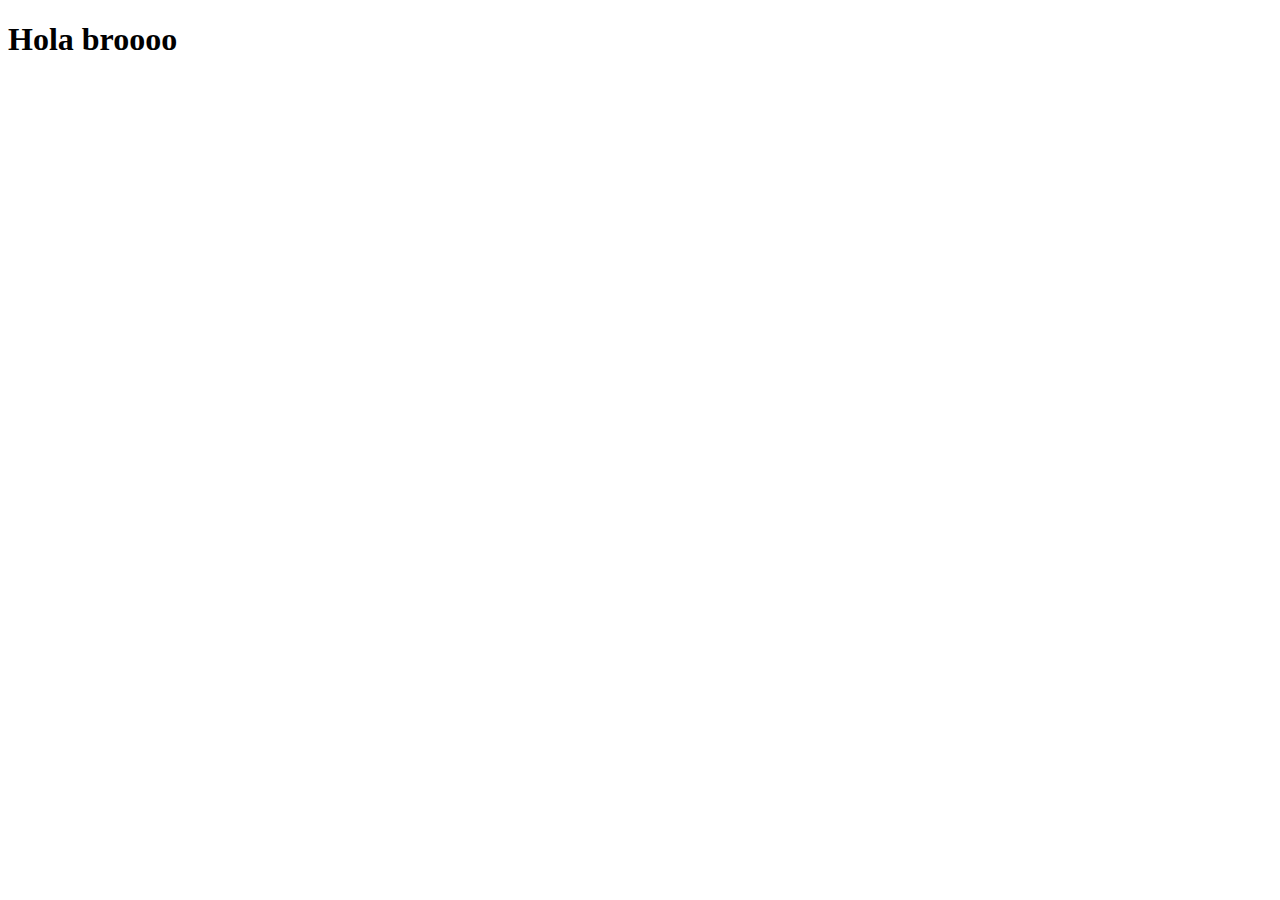
==== Index.html @ 4b51d187 "First Commit" ====
<!DOCTYPE html>
<html lang="en">

<head>
    <meta charset="UTF-8">
    <meta name="viewport" content="width=device-width, initial-scale=1.0">
    <title>Test Task - Alpha Efficiency - Octavio Lombardi</title>
    <link rel="stylesheet" href="./Index.css">
</head>

<body>
    <h1>Hola broooo</h1>
</body>

</html>
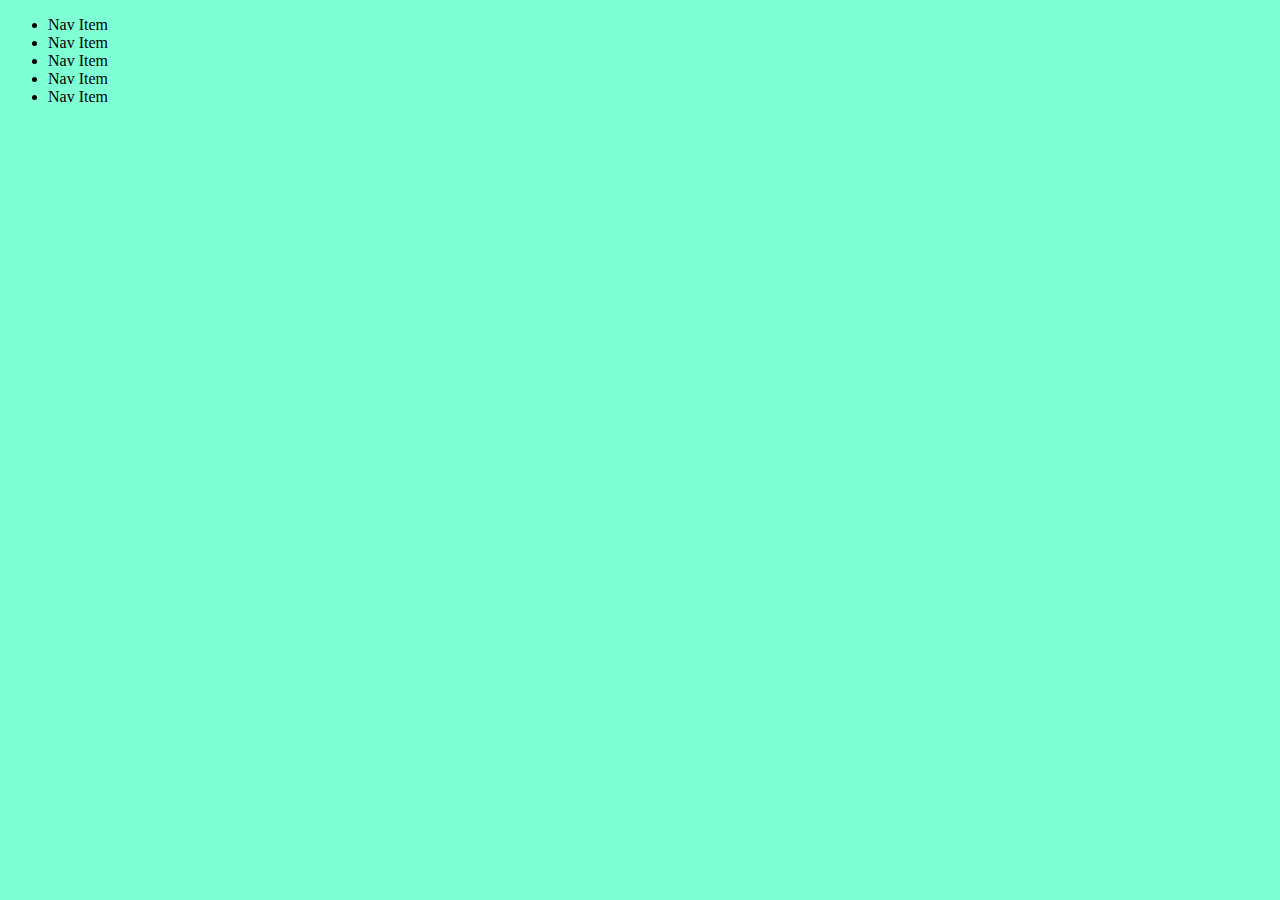
==== commit e6689bf8: "Structure" ====
--- a/Index.html
+++ b/Index.html
@@ -8,8 +8,24 @@
     <link rel="stylesheet" href="./Index.css">
 </head>
 
-<body>
-    <h1>Hola broooo</h1>
+<body class="body">
+    <!-- NAV -->
+    <nav>
+        <ul>
+            <li>Nav Item</li>
+            <li>Nav Item</li>
+            <li>Nav Item</li>
+            <li>Nav Item</li>
+            <li>Nav Item</li>
+        </ul>
+    </nav>
+    <!-- BANNER -->
+    <!-- STATS -->
+    <!-- CONSULTATION -->
+    <!-- HELP -->
+    <!-- WHAT YOU GET -->
+    <!-- FAQS -->
+    <!-- FOOTER -->
 </body>
 
 </html>--- a/Index.css
+++ b/Index.css
@@ -0,0 +1,15 @@
+.body {
+  width: 100%;
+  height: 100%;
+  scroll-behavior: smooth;
+  background-color: aquamarine;
+}
+
+/* Nav */
+/* Banner */
+/* Stats */
+/* Consultation */
+/* Help */
+/* What you get */
+/* Faqs */
+/* Footer */
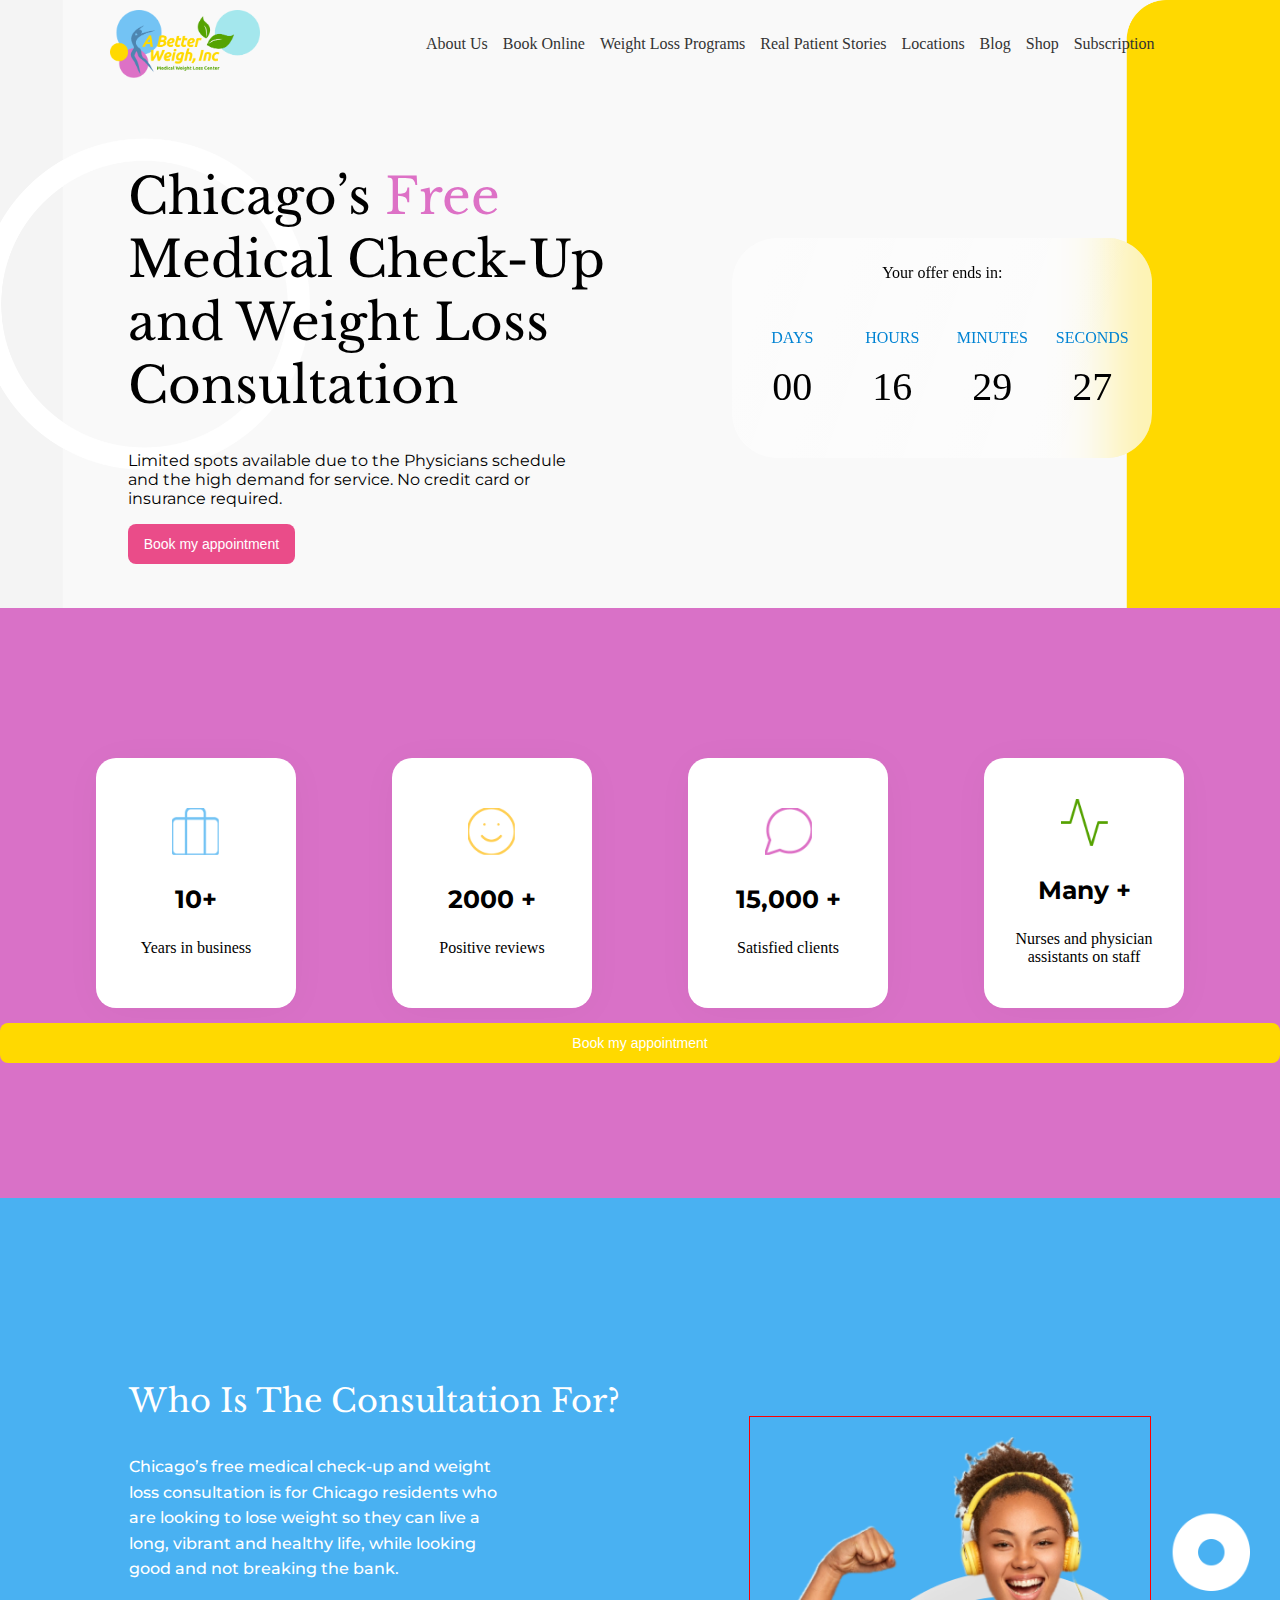
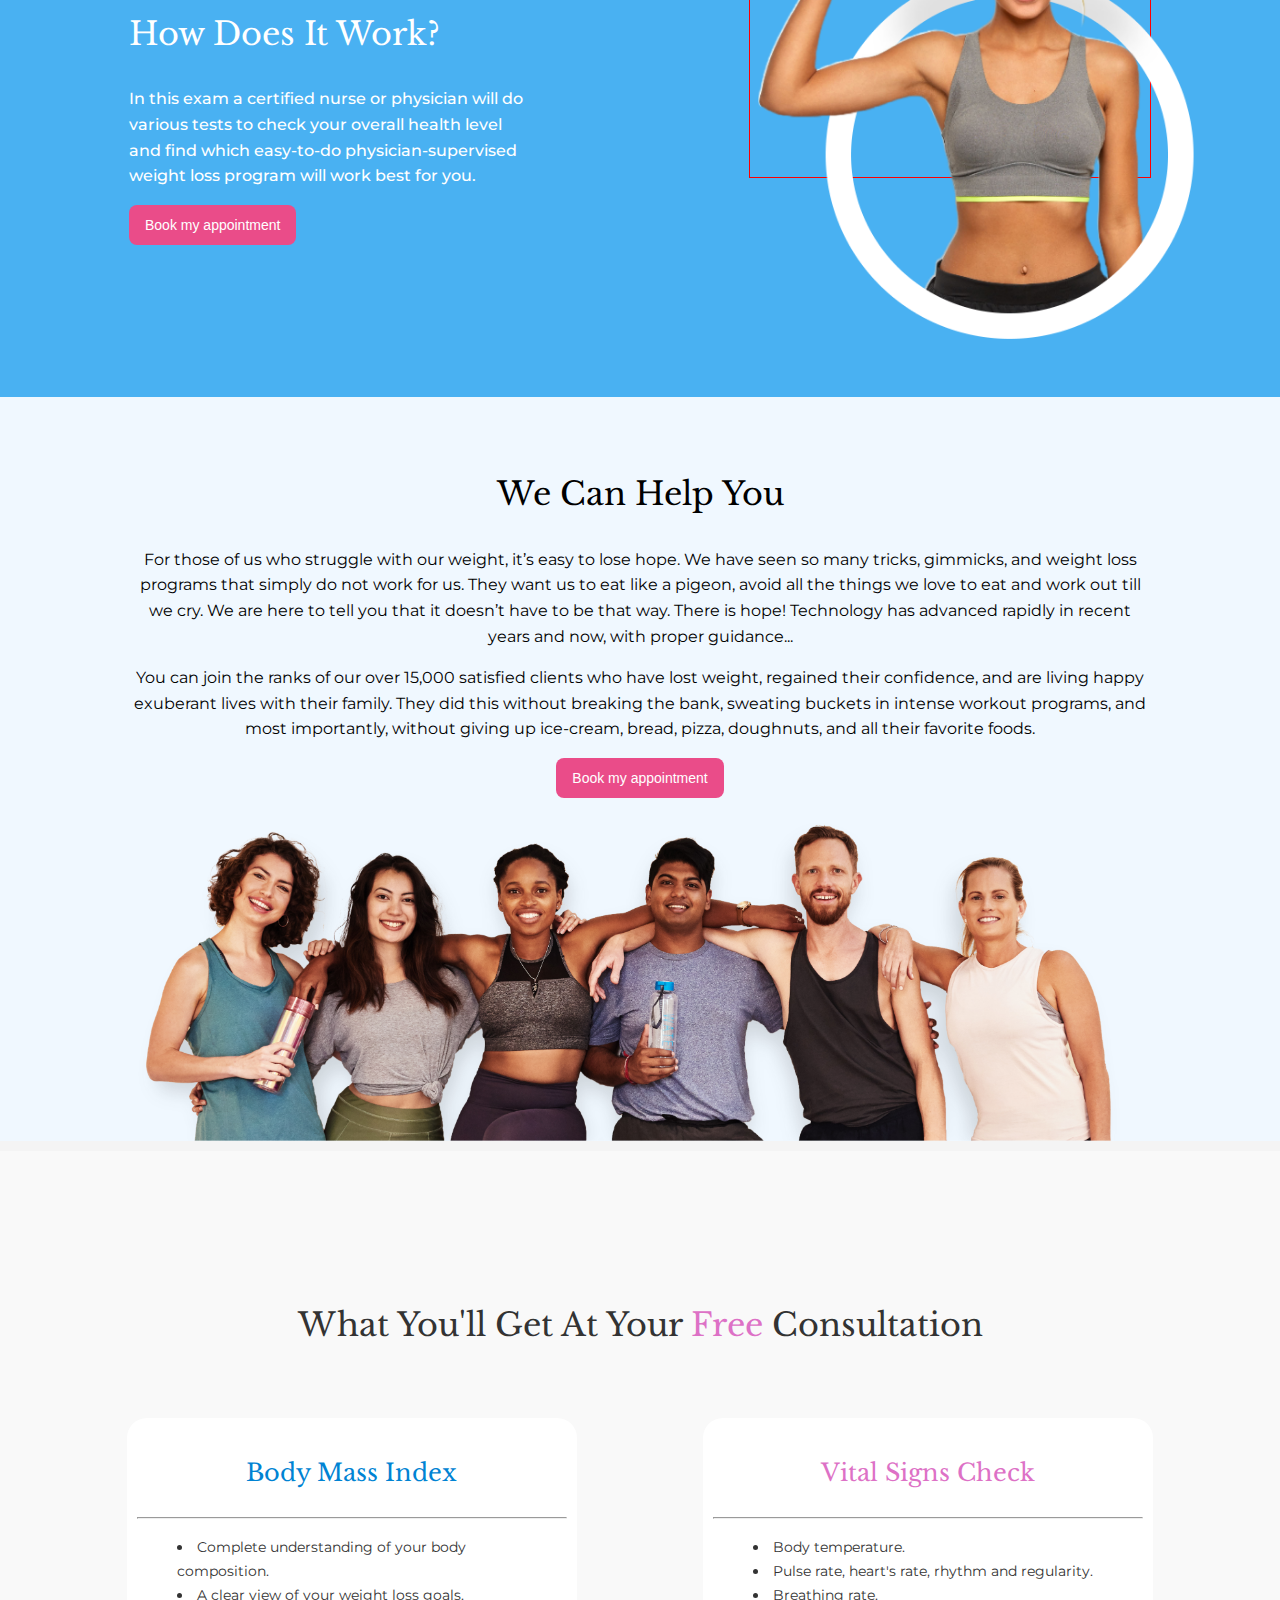
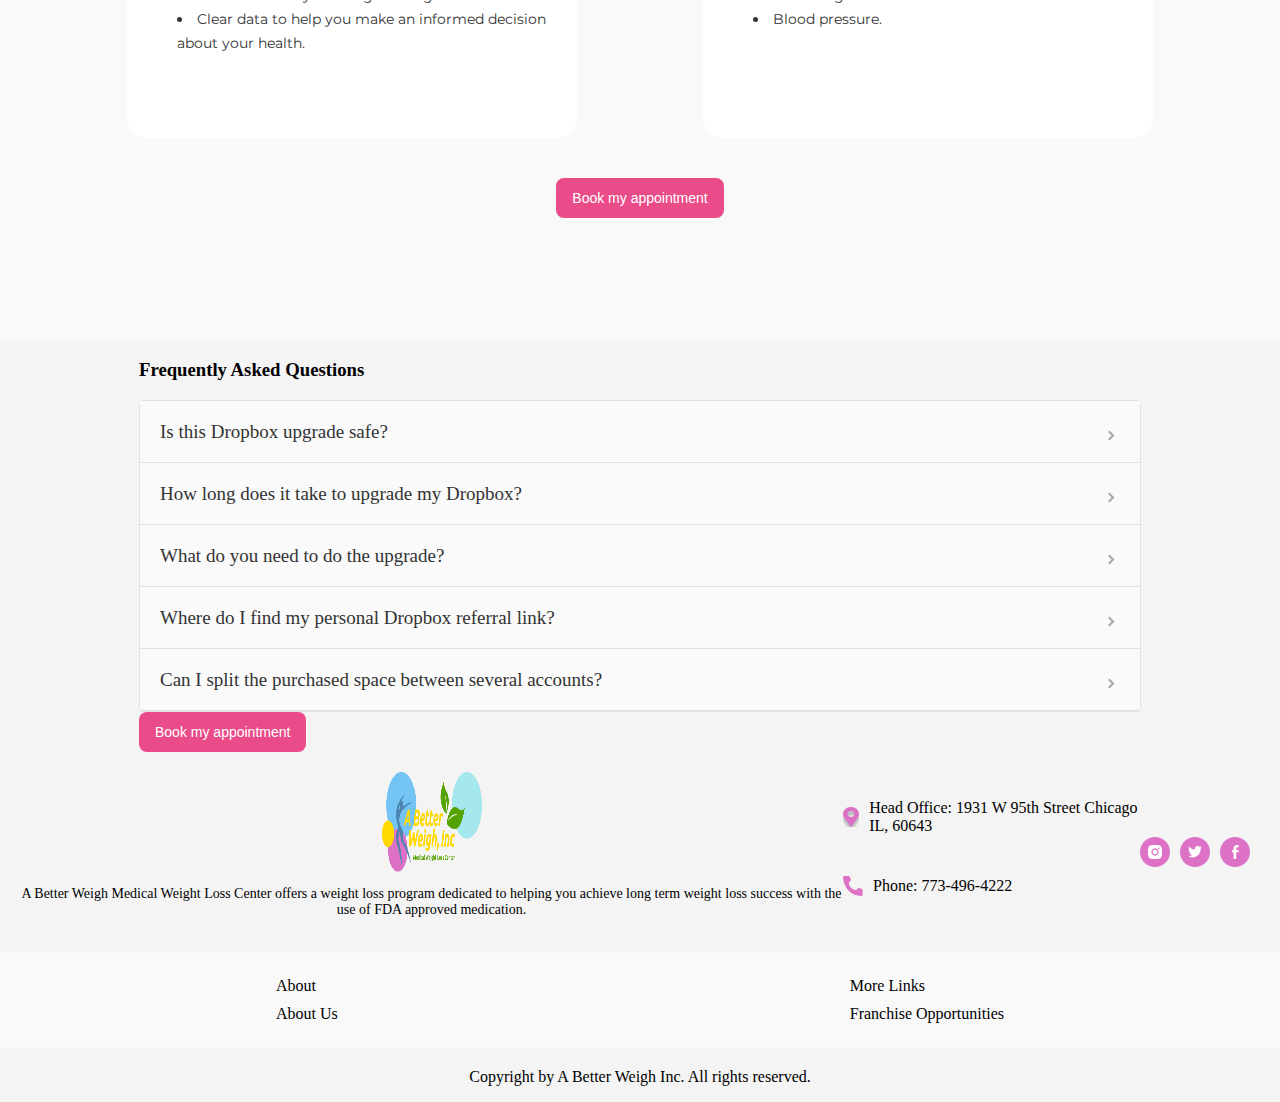
==== commit 34ac4789: "Full structure" ====
--- a/Index.html
+++ b/Index.html
@@ -1,31 +1,339 @@
 <!DOCTYPE html>
-<html lang="en">
+<html>
 
 <head>
-    <meta charset="UTF-8">
-    <meta name="viewport" content="width=device-width, initial-scale=1.0">
-    <title>Test Task - Alpha Efficiency - Octavio Lombardi</title>
-    <link rel="stylesheet" href="./Index.css">
+    <meta charset="utf-8" />
+    <link rel="icon" href="/favicon.ico" />
+    <meta name="viewport" content="width=device-width, initial-scale=1" />
+    <meta name="theme-color" content="#000000" />
+    <title>TestTask - Octavio Lombardi - Alpha Efficiency</title>
+    <link rel="stylesheet" href="https://fonts.googleapis.com/css?family=Source+Sans+Pro%3A400%2C500%2C600%2C700" />
+    <link rel="stylesheet" href="https://fonts.googleapis.com/css?family=Libre+Baskerville%3A400" />
+    <link rel="stylesheet" href="./Index.css" />
 </head>
 
-<body class="body">
-    <!-- NAV -->
-    <nav>
-        <ul>
-            <li>Nav Item</li>
-            <li>Nav Item</li>
-            <li>Nav Item</li>
-            <li>Nav Item</li>
-            <li>Nav Item</li>
-        </ul>
-    </nav>
-    <!-- BANNER -->
+<body id="body">
+    <div class="contenedor">
+        <!-- Navbar -->
+        <nav class="navbar">
+            <img class="nav-logo" alt="logo" src="./assets/group-45.png" />
+            <ul>
+                <li>
+                    <a href="#" class="about-us-6uf">About Us</a>
+                </li>
+                <li>
+                    <a href="#" class="book-online-c7K">Book Online</a>
+                </li>
+                <li>
+                    <a href="#" class="weight-loss-programs-ig9">Weight Loss Programs</a>
+                </li>
+                <li>
+                    <a href="#" class="real-patient-stories-ztZ">Real Patient Stories</a>
+                </li>
+                <li>
+                    <a href="#" class="locations-VKX">Locations</a>
+                </li>
+                <li>
+                    <a href="#" class="blog-CdF">Blog</a>
+                </li>
+                <li>
+                    <a href="#" class="shop-CUq">Shop</a>
+                </li>
+                <li>
+                    <a href="#" class="subscription-hgV">Subscription</a>
+                </li>
+            </ul>
+        </nav>
+        <header id="header">
+            <!-- Banner -->
+            <div class="banner">
+                <h1 class="banner-title">
+                    Chicago’s <span>Free</span>
+                    <br>
+                    Medical Check-Up
+                    <br>and
+                    Weight Loss
+                    <br> Consultation
+                </h1>
+                <p class="banner-description">
+                    Limited spots available due to the Physicians schedule
+                    <br>
+                    and the high demand for service.
+                    No credit card or
+                    <br>
+                    insurance required.
+                </p>
+                <button class="button">Book my appointment</button>
+            </div>
+            <div class="countdown-container">
+                <p class="">Your offer ends in:</p>
+                <div class="launch-time">
+                    <div>
+                        <p class="">DAYS</p>
+                        <span id="days">00</span>
+                    </div>
+                    <div>
+                        <p class="">HOURS</p>
+                        <span id="hours">16</span>
+                    </div>
+                    <div>
+                        <p class="">MINUTES</p>
+                        <span id="minutes">29</span>
+                    </div>
+                    <div>
+                        <p class="">SECONDS</p>
+                        <span id="seconds">27</span>
+                    </div>
+                </div>
+            </div>
+        </header>
+    </div>
     <!-- STATS -->
-    <!-- CONSULTATION -->
+    <section id="stats">
+        <div class="stats-container">
+            <div class="stats-item">
+                <div class="stats-inner">
+                    <img class="stats-icon" src="./assets/briefcase.png" alt="Years in Business" />
+                    <div class="stats-info">
+                        <p>10+</p>
+                        <span class="stats-text"> Years in business</span>
+                    </div>
+                </div>
+            </div>
+
+            <div class="stats-item">
+                <div class="stats-inner">
+                    <img class="stats-icon" src="./assets/smile.png" alt="Positive Reviews" />
+                    <div class="stats-info">
+                        <p>2000 + </p>
+                        <span class="stats-text"> Positive reviews</span>
+                    </div>
+                </div>
+            </div>
+            <div class="stats-item">
+                <div class="stats-inner">
+                    <img class="stats-icon" src="./assets/message-circle.png" alt="Satisfied Clients" />
+                    <div class="stats-info">
+                        <p>15,000 +</p>
+                        <span class="stats-text">Satisfied clients</span>
+                    </div>
+                </div>
+            </div>
+
+            <div class="stats-item">
+                <div class="stats-inner">
+                    <img class="stats-icon" src="./assets/activity.png" alt="Nurses and Physician Assistants" />
+                    <div class="stats-info">
+                        <p> Many <span>+</span></p>
+                        <span class="stats-text"> Nurses and physician assistants on staff</span>
+                    </div>
+                </div>
+            </div>
+        </div>
+        <button class="button2">Book my appointment</button>
+    </section>
+
+
+    <!-- SERVICES -->
+    <section id="services">
+        <div class="service-container">
+            <div class="service-item">
+                <h2>Who Is The Consultation For?</h2>
+                <p>Chicago’s free medical check-up and weight <br>
+                    loss consultation is for Chicago residents who <br>
+                    are looking to lose weight so they can live a <br>
+                    long, vibrant and healthy life, while looking <br>
+                    good and not breaking the bank.</p>
+            </div>
+            <div class="service-item">
+                <h2>How Does It Work?</h2>
+                <p>In this exam a certified nurse or physician will do <br>
+                    various tests to check your overall health level <br>
+                    and find which easy-to-do physician-supervised <br>
+                    weight loss program will work best for you.</p>
+                <button class="button">Book my appointment</button>
+            </div>
+        </div>
+        <div class="service-img-cont">
+            <img class="service-img" src="./assets/group-673@2x.png" alt="HappyCustomer">
+        </div>
+    </section>
     <!-- HELP -->
-    <!-- WHAT YOU GET -->
+    <section id="help-section">
+        <div class="background-rectangle">
+            <h2 class="main-heading">We Can Help You</h2>
+            <article class="weight-struggle-info">
+                <p class="intro-paragraph">
+                    For those of us who struggle with our weight, it’s easy to lose hope. We have seen so many tricks,
+                    gimmicks,
+                    and weight loss programs that simply do not work for us. They want us to eat like a pigeon, avoid
+                    all
+                    the
+                    things we love to eat and work out till we cry. We are here to tell you that it doesn’t have to be
+                    that
+                    way.
+                    There is hope! Technology has advanced rapidly in recent years and now, with proper guidance...
+                </p>
+                <p class="satisfied-clients-info">
+                    You can join the ranks of our over 15,000 satisfied clients who have lost weight, regained their
+                    confidence,
+                    and are living happy exuberant lives with their family. They did this without breaking the bank,
+                    sweating
+                    buckets in intense workout programs, and most importantly, without giving up ice-cream, bread,
+                    pizza,
+                    doughnuts,
+                    and all their favorite foods.
+                </p>
+            </article>
+            <button class="button">Book my appointment</button>
+            <br>
+            <br>
+            <img class="group-img" src="./assets/mask-group-6FK.png" alt="Group img">
+        </div>
+    </section>
+    <!-- Free Consult -->
+    <section id="free-consult">
+        <h2>What You'll Get At Your <span>Free</span> Consultation</h2>
+        <div class="consult-card-container">
+            <div class="consult-card">
+                <h3>Body Mass Index</h3>
+                <hr>
+                <div class="info-details">
+                    <ul>
+                        <li>
+                            Complete understanding of your body composition.
+                        </li>
+                        <li>
+                            A clear view of your weight loss goals.
+                        </li>
+                        <li>
+                            Clear data to help you make an informed decision about your health.
+                        </li>
+                    </ul>
+                </div>
+            </div>
+            <div class="consult-card">
+                <h3>Vital Signs Check</h3>
+                <hr>
+                <div class="info-details">
+                    <ul>
+                        <li>
+                            Body temperature.
+                        </li>
+                        <li>
+                            Pulse rate, heart's rate, rhythm and regularity.
+                        </li>
+                        <li>
+                            Breathing rate.
+                        </li>
+                        <li>
+                            Blood pressure.
+                        </li>
+                    </ul>
+                </div>
+            </div>
+        </div>
+        <div class="">
+            <button class="button">Book my appointment</button>
+        </div>
+    </section>
     <!-- FAQS -->
-    <!-- FOOTER -->
+    <section id="faqs">
+        <div class="faq-banner">
+            <h3 class="faq-title">Frequently Asked Questions</h3>
+            <div class='faq'>
+                <input id='faq-a' type='checkbox'>
+                <label for='faq-a'>
+                    <p class="faq-heading">Is this Dropbox upgrade safe?</p>
+                    <div class='faq-arrow'></div>
+                    <p class="faq-text">It is completely safe and totally legal! There will is no record of this process
+                        to your shared Dropbox users.</p>
+                </label>
+                <input id='faq-b' type='checkbox'>
+                <label for='faq-b'>
+                    <p class="faq-heading">How long does it take to upgrade my Dropbox?</p>
+                    <div class='faq-arrow'></div>
+                    <p class="faq-text">Upgrading is a slow process and will take around 3-10 days. <strong>In order to
+                            control the risk and secure the space you earned, we will gradually process it.</strong>
+                        during this time you can still use your account as normal as usual.</p>
+                </label>
+                <input id='faq-c' type='checkbox'>
+                <label for='faq-c'>
+                    <p class="faq-heading">What do you need to do the upgrade?</p>
+                    <div class='faq-arrow'></div>
+                    <p class="faq-text">NO ACCESS TO YOUR PERSONAL ACCOUNT OR INFO IS REQUIRED! All I need from you is
+                        your Dropbox referral link.</p>
+                </label>
+                <input id='faq-d' type='checkbox'>
+                <label for='faq-d'>
+                    <p class="faq-heading">Where do I find my personal Dropbox referral link?</p>
+                    <div class='faq-arrow'></div>
+                    <p class="faq-text">Log in to the Dropbox website and get your referral link:
+                        www.dropbox.com/referral. Copy the link (example link: <strong>https://db.tt/xYxYzyXy</strong>)
+                        and send it via eBay message. </p>
+                </label>
+                <input id='faq-e' type='checkbox'>
+                <label for='faq-e'>
+                    <p class="faq-heading">Can I split the purchased space between several accounts?</p>
+                    <div class='faq-arrow'></div>
+                    <p class="faq-text">Yes, you can! Just send me all the referral links during the checkout process,
+                        including a short note, what account should receive which amount of space.</p>
+                </label>
+            </div>
+            <button class="button">Book my appointment</button>
+
+        </div>
+
+        </div>
+    </section>
+    <footer>
+        <div class="footer-container">
+            <div class="footer-info">
+                <img src="./assets/group-86-iTT.png" class="footer-logo" />
+                <p class="footer-description">
+                    A Better Weigh Medical Weight Loss Center offers a weight loss program dedicated to helping you
+                    achieve long term weight loss success with the use of FDA approved medication.
+                </p>
+            </div>
+            <div class="contact-info">
+                <div class="address">
+                    <img src="./assets/vector-kPT.png" class="contact-icon" />
+                    <p>
+                        <span>Head Office:</span>
+                        <span>1931 W 95th Street Chicago IL, 60643</span>
+                    </p>
+                </div>
+                <div class="phone">
+                    <img src="./assets/vector-up5.png" class="contact-icon" />
+                    <p>
+                        <span>Phone:</span>
+                        <span>773-496-4222</span>
+                    </p>
+                </div>
+            </div>
+            <div class="social-icons">
+                <img src="./assets/group-98.png" class="social-icon" />
+                <img src="./assets/group-96.png" class="social-icon" />
+                <img src="./assets/group-97-RmK.png" class="social-icon" />
+            </div>
+        </div>
+        <div class="footer-links">
+            <div class="links-column">
+                <p class="about-sDB">About</p>
+                <p class="about-us-hCD">About Us</p>
+            </div>
+            <div class="links-column">
+                <p class="more-links-oMj">More Links</p>
+                <p class="franchise-opportunities-q3X">Franchise Opportunities</p>
+            </div>
+            <!-- Repite estos bloques para otros enlaces -->
+        </div>
+        <p class="copyright">
+            Copyright by A Better Weigh Inc. All rights reserved.
+        </p>
+
+    </footer>
+    <script src="Index.js"></script>
 </body>
 
 </html>--- a/Index.css
+++ b/Index.css
@@ -1,15 +1,607 @@
-.body {
+@import url('https://fonts.googleapis.com/css2?family=Montserrat&display=swap');
+@import url('https://fonts.googleapis.com/css2?family=Libre+Baskerville&display=swap');
+#body {
+  padding: 0;
+  margin: 0;
+  display: flex;
+  flex-direction: column;
+  justify-content: center;
+  align-items: center;
+  background-color: #f4f4f4;
+}
+
+.button {
+  background-color: #ea4c89;
+  border-radius: 8px;
+  border-style: none;
+  box-sizing: border-box;
+  color: #ffffff;
+  cursor: pointer;
+  display: inline-block;
+  font-family: 'Haas Grot Text R Web', 'Helvetica Neue', Helvetica, Arial,
+    sans-serif;
+  font-size: 14px;
+  font-weight: 500;
+  height: 40px;
+  line-height: 20px;
+  list-style: none;
+  margin: 0;
+  outline: none;
+  padding: 10px 16px;
+  position: relative;
+  text-align: center;
+  text-decoration: none;
+  transition: color 100ms;
+  vertical-align: baseline;
+  user-select: none;
+  -webkit-user-select: none;
+  touch-action: manipulation;
+}
+
+.button:hover,
+.button1:focus {
+  background-color: #f082ac;
+}
+.button2 {
+  background-color: #ffd900;
+  border-radius: 8px;
+  border-style: none;
+  box-sizing: border-box;
+  color: #ffffff;
+  cursor: pointer;
+  display: inline-block;
+  font-family: 'Haas Grot Text R Web', 'Helvetica Neue', Helvetica, Arial,
+    sans-serif;
+  font-size: 14px;
+  font-weight: 500;
+  height: 40px;
+  line-height: 20px;
+  list-style: none;
+  margin: 0;
+  outline: none;
+  padding: 10px 16px;
+  position: relative;
+  text-align: center;
+  text-decoration: none;
+  transition: color 100ms;
+  vertical-align: baseline;
+  user-select: none;
+  -webkit-user-select: none;
+  touch-action: manipulation;
+}
+.contenedor {
+  background-image: url(./assets/background-color.png);
+  background-size: cover;
+}
+/* Nav */
+.navbar {
+  width: 100vw;
+  display: flex;
+  align-items: center;
+  justify-content: space-evenly;
+  padding: 10px;
+}
+.nav-logo {
+  margin-right: 15px;
+  max-width: 150px;
+}
+
+ul {
+  list-style: none;
+
+  display: flex;
+}
+li {
+  margin-right: 15px;
+}
+a {
+  text-decoration: none;
+  color: #333;
+}
+
+/* Banner */
+#header {
+  height: 500px;
+  display: flex;
+  align-items: center;
+  justify-content: space-evenly;
+  padding: 10px;
+}
+.banner-title {
+  font-size: 50px;
+  font-family: 'Libre Baskerville', serif;
+  font-weight: 400;
+}
+.banner-title span {
+  color: #dd71c6;
+}
+.banner-description {
+  font-family: 'Montserrat', sans-serif;
+}
+/* CountDown */
+.countdown-container {
+  width: 400px;
+  height: 200px;
+  border-radius: 45px;
+  padding: 10px;
+
+  background: linear-gradient(
+    108deg,
+    rgba(255, 255, 255, 0.51) 9.7%,
+    rgba(255, 255, 255, 0.49) 88.76%
+  );
+  backdrop-filter: blur(33.5px);
+  display: flex;
+  flex-direction: column;
+  text-align: center;
+}
+
+.launch-time {
+  display: flex;
+  flex-basis: 100px;
+  width: 400px;
+  height: 80px;
+  text-align: center;
+  margin-top: 15px;
+}
+.launch-time p {
+  color: #0083d3;
+}
+.launch-time span {
+  font-size: x-large;
+}
+.launch-time div {
+  flex-basis: 100px;
+}
+.launch-time span {
+  font-size: 40px;
+  margin-bottom: -14px;
+}
+/* Stats */
+#stats {
+  width: 100vw;
+  height: 570px;
+  background-color: #d971c7;
+  display: flex;
+  flex-wrap: wrap;
+  flex-direction: column;
+  gap: 15px;
+  padding-bottom: 20px;
+}
+.stats-container {
+  margin-top: 150px;
   width: 100%;
-  height: 100%;
-  scroll-behavior: smooth;
-  background-color: aquamarine;
-}
-
-/* Nav */
-/* Banner */
-/* Stats */
-/* Consultation */
+  display: flex;
+  align-items: center;
+  justify-content: space-evenly;
+}
+.stats-item {
+  text-align: center;
+  background-color: white;
+  height: 250px;
+  width: 200px;
+  border-radius: 20px;
+  display: flex;
+  flex-direction: column;
+  justify-content: space-around;
+  align-items: center;
+  box-shadow: 0px 4px 40px 0px rgba(0, 0, 0, 0.03);
+}
+
+.stats-icon {
+  width: 47px;
+  height: 47px;
+  flex-shrink: 0;
+}
+
+.stats-info p {
+  font-size: 25px;
+  font-weight: bold;
+  color: black;
+  font-family: 'Montserrat', sans-serif;
+}
+
+/* Services */
+#services {
+  height: 799px;
+  width: 100vw;
+  background-color: #49b1f2;
+  display: flex;
+  justify-content: space-evenly;
+  align-items: center;
+}
+.service-container {
+}
+
+.service-img-cont {
+  width: 400px;
+  height: 360px;
+  border: 1px solid red;
+}
+.service-img {
+  width: 500px;
+  height: auto;
+  object-fit: cover;
+}
+
+#services h2 {
+  color: #fff;
+  font-family: 'Libre Baskerville', serif;
+  font-size: 32px;
+  font-style: normal;
+  font-weight: 400;
+  line-height: 160%;
+}
+#services p {
+  color: #fff;
+  font-family: Montserrat;
+  font-size: 16px;
+  font-style: normal;
+  font-weight: 500;
+  line-height: 160%;
+}
+
 /* Help */
-/* What you get */
-/* Faqs */
+#help-section {
+  width: 100vw;
+  height: 694px;
+  background-color: aliceblue;
+  padding-top: 50px;
+  display: flex;
+  align-items: center;
+  justify-content: center;
+  margin-bottom: 10px;
+}
+
+#help-section h2 {
+  font-size: 32px;
+  font-family: 'Libre Baskerville', serif;
+  font-style: normal;
+  font-weight: 400;
+  line-height: 160%;
+}
+#help-section p {
+  font-size: 16px;
+  font-family: 'Montserrat', sans-serif;
+  font-style: normal;
+  font-weight: 400;
+  line-height: 160%;
+}
+
+.background-rectangle {
+  width: 80%;
+  flex-direction: column;
+  align-items: center;
+  text-align: center;
+}
+.group-img {
+  width: 100%;
+  height: 40%;
+  align-self: flex-end;
+  margin-top: auto;
+}
+/* Free consult */
+#free-consult {
+  width: 100vw;
+  height: 790px;
+  background-color: #f9f9f9;
+  display: flex;
+  flex-direction: column;
+  align-items: center;
+  justify-content: center;
+}
+#free-consult h2 {
+  color: #333;
+  font-family: Libre Baskerville;
+  font-size: 32px;
+  font-style: normal;
+  font-weight: 400;
+  line-height: 160%;
+  background-image: src('./assets/');
+}
+#free-consult h2 span {
+  color: #dd71c6;
+}
+.consult-card-container {
+  width: 100%;
+  height: 400px;
+  display: flex;
+  align-items: center;
+  justify-content: space-evenly;
+  text-align: center;
+}
+.consult-card {
+  width: 450px;
+  height: 320px;
+  border-radius: 20px;
+  background: #fff;
+  flex-direction: column;
+  padding: 10px;
+  box-sizing: border-box;
+}
+.consult-card h3 {
+  font-family: Libre Baskerville;
+  font-size: 24px;
+  font-style: normal;
+  font-weight: 400;
+  line-height: 172.5%;
+}
+
+.consult-card:nth-child(1) h3,
+hr {
+  color: #0083d3;
+}
+
+.consult-card:nth-child(2) h3,
+hr {
+  color: #dd71c6;
+}
+.consult-card ul {
+  display: flex;
+  flex-direction: column;
+  justify-content: space-between;
+  list-style: inside;
+}
+.consult-card li {
+  text-align: left;
+  color: #333;
+  font-family: Montserrat;
+  font-size: 14px;
+  font-style: normal;
+  font-weight: 400;
+  line-height: 172.5%; /* 27.6px */
+}
+/* FAQS 
+#faqs {
+  width: 1920px;
+  height: 1446px;
+  flex-shrink: 0;
+  background-color: white;
+  padding: 40px 20px;
+}
+
+.faq-banner {
+  max-width: 800px;
+  margin: 0 auto;
+  display: flex;
+  flex-direction: column;
+}
+
+.faq-title {
+  color: #333;
+  font-family: Libre Baskerville;
+  font-size: 28px;
+  font-weight: 400;
+  line-height: 1.5;
+  text-align: left;
+}
+
+.faq-list {
+  display: flex;
+  flex-direction: column;
+  align-items: center;
+  margin-top: 20px;
+}
+
+.faq-item {
+  background-color: #f9f9f9;
+  border: 1px solid #ddd;
+  border-radius: 20px;
+  margin: 10px 0;
+  padding: 15px 20px;
+  width: 1035px;
+  box-shadow: 0 4px 8px rgba(0, 0, 0, 0.1);
+  display: flex;
+  justify-content: space-between;
+  transition: transform 0.3s ease;
+  &:hover {
+    transform: scale(1.02);
+  }
+}
+
+.faq-item p {
+  margin: 0;
+  color: #333;
+  font-family: Montserrat;
+  font-size: 16px;
+  font-style: normal;
+  font-weight: 500;
+  line-height: 172.5%; 
+}
+.faq-question {
+  display: flex;
+  justify-content: space-between;
+  align-items: center;
+  padding: 15px;
+  cursor: pointer;
+}
+
+.faq-question p {
+  margin: 0;
+  font-size: 16px;
+  color: #555;
+}
+
+.faq-answer {
+  display: none;
+  padding: 15px;
+}
+.chevron-down {
+  width: 30px;
+  height: 20px;
+  margin-left: 10px;
+}
+
+.button {
+  margin-top: 20px;
+}
+
+.book-appointment-button {
+  background-color: #4285f4;
+  color: #fff;
+  padding: 10px 20px;
+  font-size: 16px;
+  cursor: pointer;
+}
+
+.book-appointment-button:hover {
+  background-color: #357ae8;
+}
+*/
+.faq-heading {
+  font-family: Lato;
+  font-weight: 400;
+  font-size: 19px;
+  -webkit-transition: text-indent 0.2s;
+  text-indent: 20px;
+  color: #333;
+}
+
+.faq-text {
+  font-family: Open Sans;
+  font-weight: 400;
+  color: #919191;
+  width: 95%;
+  padding-left: 20px;
+  margin-bottom: 30px;
+}
+
+.faq {
+  width: 1000px;
+  margin: 0 auto;
+  background: white;
+  border-radius: 4px;
+  position: relative;
+  border: 1px solid #e1e1e1;
+}
+.faq label {
+  display: block;
+  position: relative;
+  overflow: hidden;
+  cursor: pointer;
+  height: 56px;
+  padding-top: 1px;
+
+  background-color: #fafafa;
+  border-bottom: 1px solid #e1e1e1;
+}
+
+.faq input[type='checkbox'] {
+  display: none;
+}
+
+.faq .faq-arrow {
+  width: 5px;
+  height: 5px;
+  transition: -webkit-transform 0.8s;
+  transition: transform 0.8s;
+  transition: transform 0.8s, -webkit-transform 0.8s;
+  -webkit-transition-timing-function: cubic-bezier(0.68, -0.55, 0.265, 1.55);
+  border-top: 2px solid rgba(0, 0, 0, 0.33);
+  border-right: 2px solid rgba(0, 0, 0, 0.33);
+  float: right;
+  position: relative;
+  top: -30px;
+  right: 27px;
+  -webkit-transform: rotate(45deg);
+  transform: rotate(45deg);
+}
+
+.faq input[type='checkbox']:checked + label > .faq-arrow {
+  transition: -webkit-transform 0.8s;
+  transition: transform 0.8s;
+  transition: transform 0.8s, -webkit-transform 0.8s;
+  -webkit-transition-timing-function: cubic-bezier(0.68, -0.55, 0.265, 1.55);
+  -webkit-transform: rotate(135deg);
+  transform: rotate(135deg);
+}
+.faq input[type='checkbox']:checked + label {
+  display: block;
+  background: rgba(255, 255, 255, 255) !important;
+  color: #4f7351;
+  height: 225px;
+  transition: height 0.8s;
+  -webkit-transition-timing-function: cubic-bezier(0.68, -0.55, 0.265, 1.55);
+}
+
+.faq input[type='checkbox']:not(:checked) + label {
+  display: block;
+  transition: height 0.8s;
+  height: 60px;
+  -webkit-transition-timing-function: cubic-bezier(0.68, -0.55, 0.265, 1.55);
+}
+
+::-webkit-scrollbar {
+  display: none;
+}
+
 /* Footer */
+.footer-container {
+  display: flex;
+  justify-content: space-around;
+  align-items: center;
+  padding: 20px;
+}
+
+.footer-info {
+  text-align: center;
+}
+
+.footer-logo {
+  width: 100px;
+  height: 100px;
+}
+
+.footer-description {
+  margin-top: 10px;
+  font-size: 14px;
+}
+
+.contact-info {
+  display: flex;
+  flex-direction: column;
+}
+
+.address,
+.phone {
+  display: flex;
+  align-items: center;
+  margin-bottom: 10px;
+}
+
+.contact-icon {
+  width: 20px;
+  height: 20px;
+  margin-right: 10px;
+}
+
+.social-icons {
+  display: flex;
+}
+
+.social-icon {
+  width: 30px;
+  height: 30px;
+  margin-right: 10px;
+}
+
+.footer-links {
+  display: flex;
+  justify-content: space-around;
+  padding: 20px;
+  background-color: #f9f9f9;
+}
+
+.links-column {
+  display: flex;
+  flex-direction: column;
+}
+
+.links-column p {
+  margin: 5px 0;
+}
+
+.copyright {
+  text-align: center;
+  margin-top: 20px;
+}
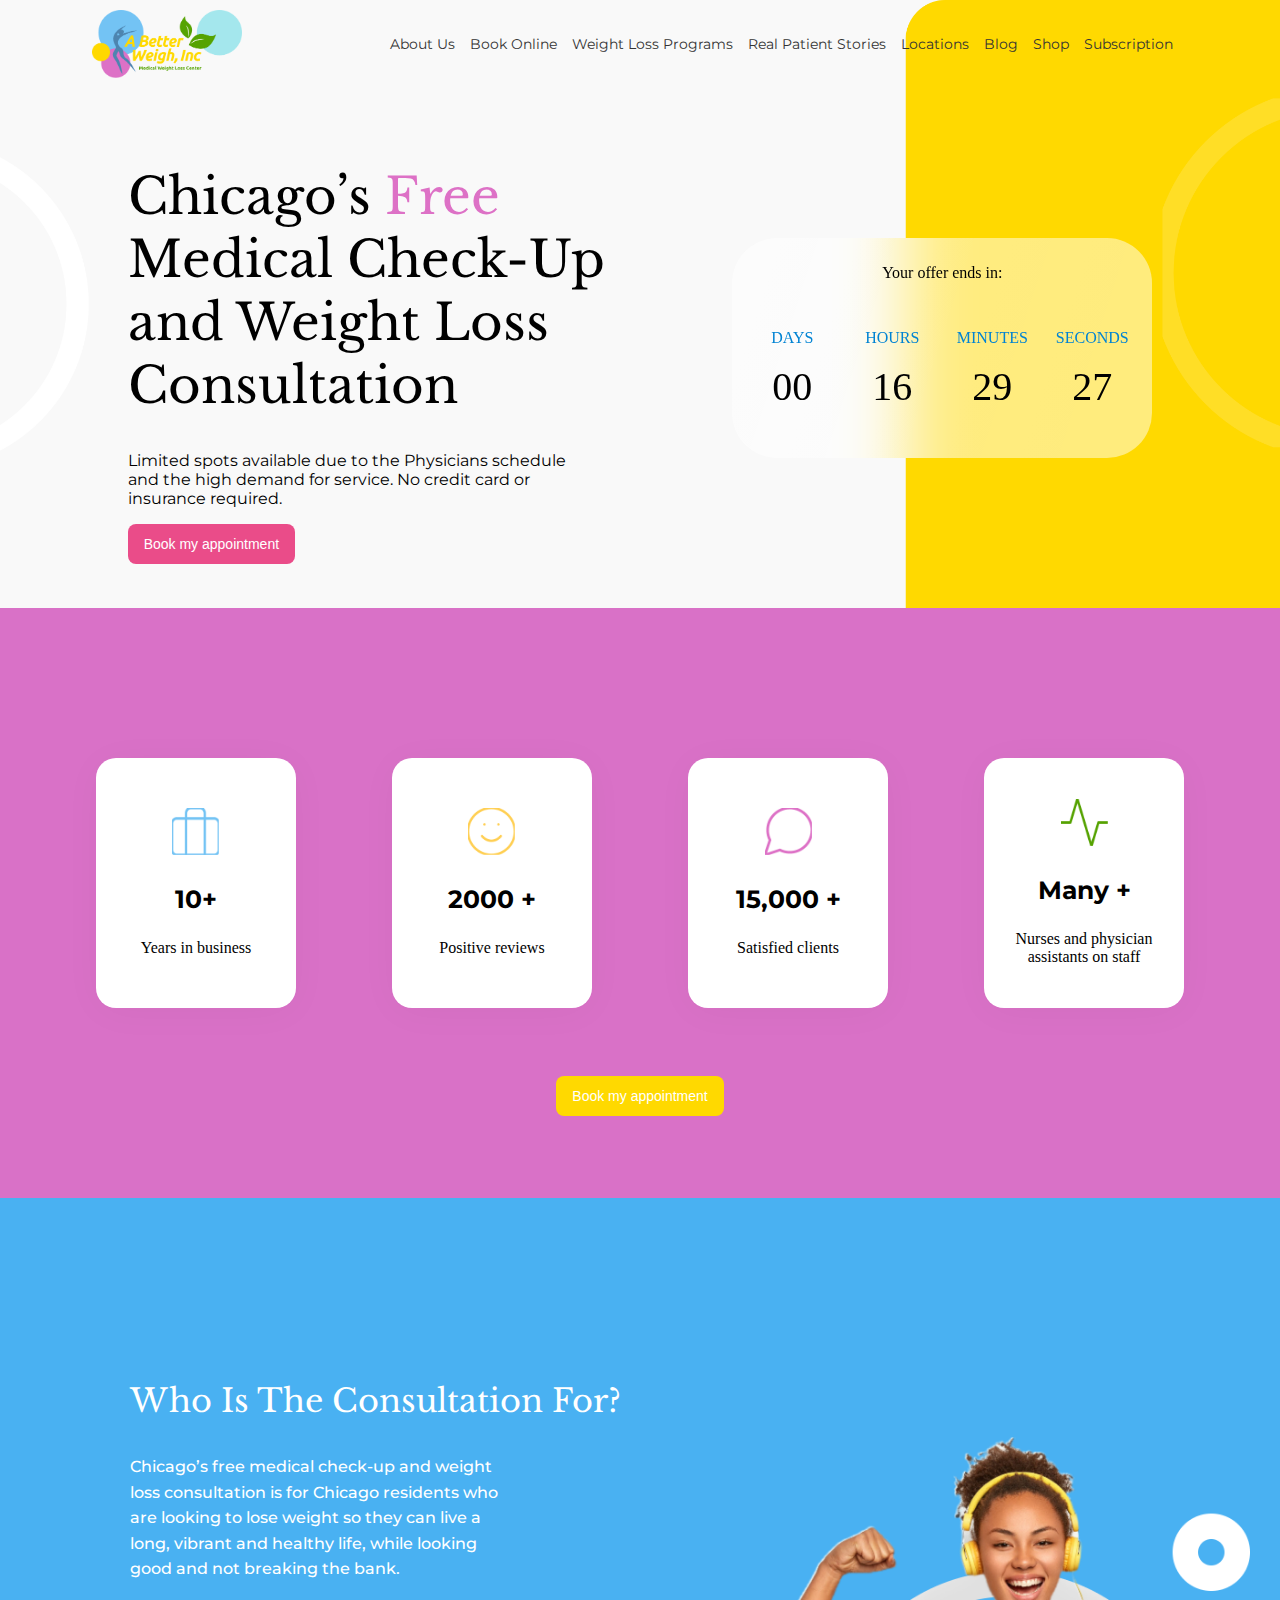
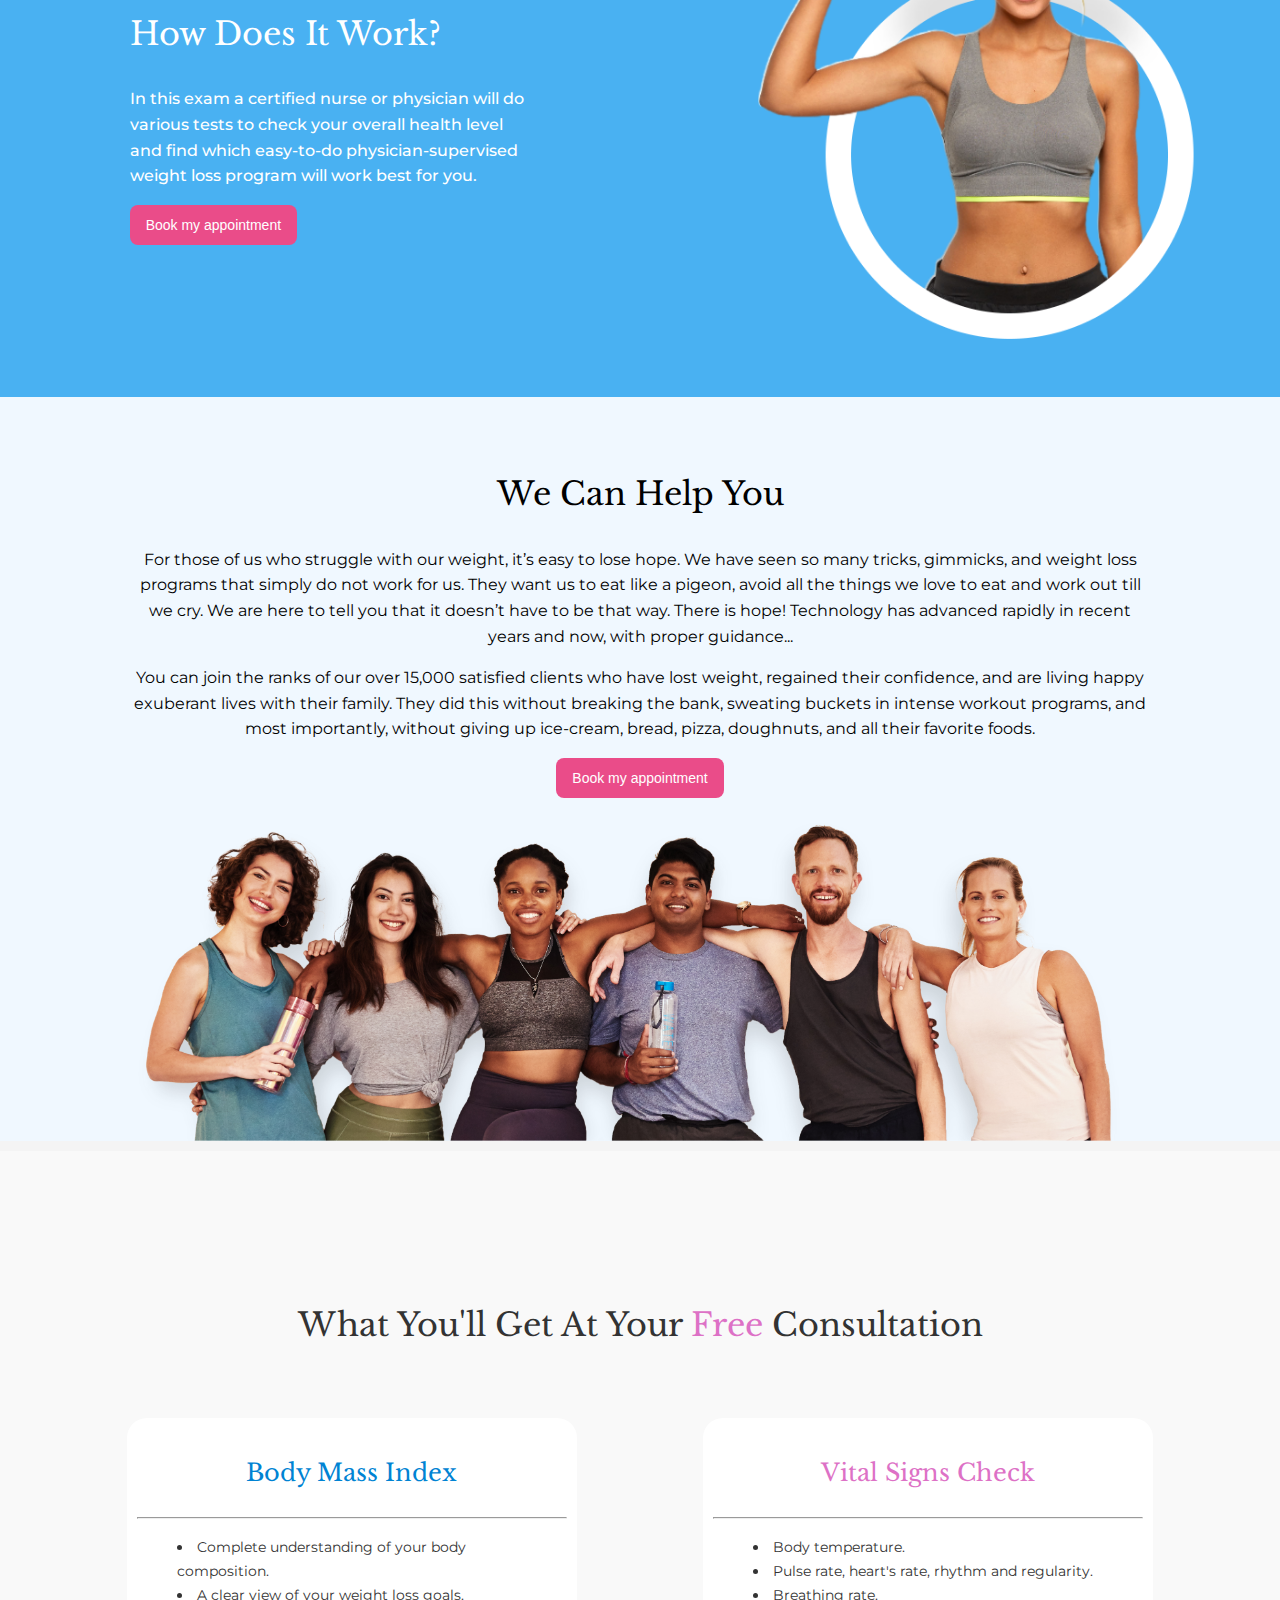
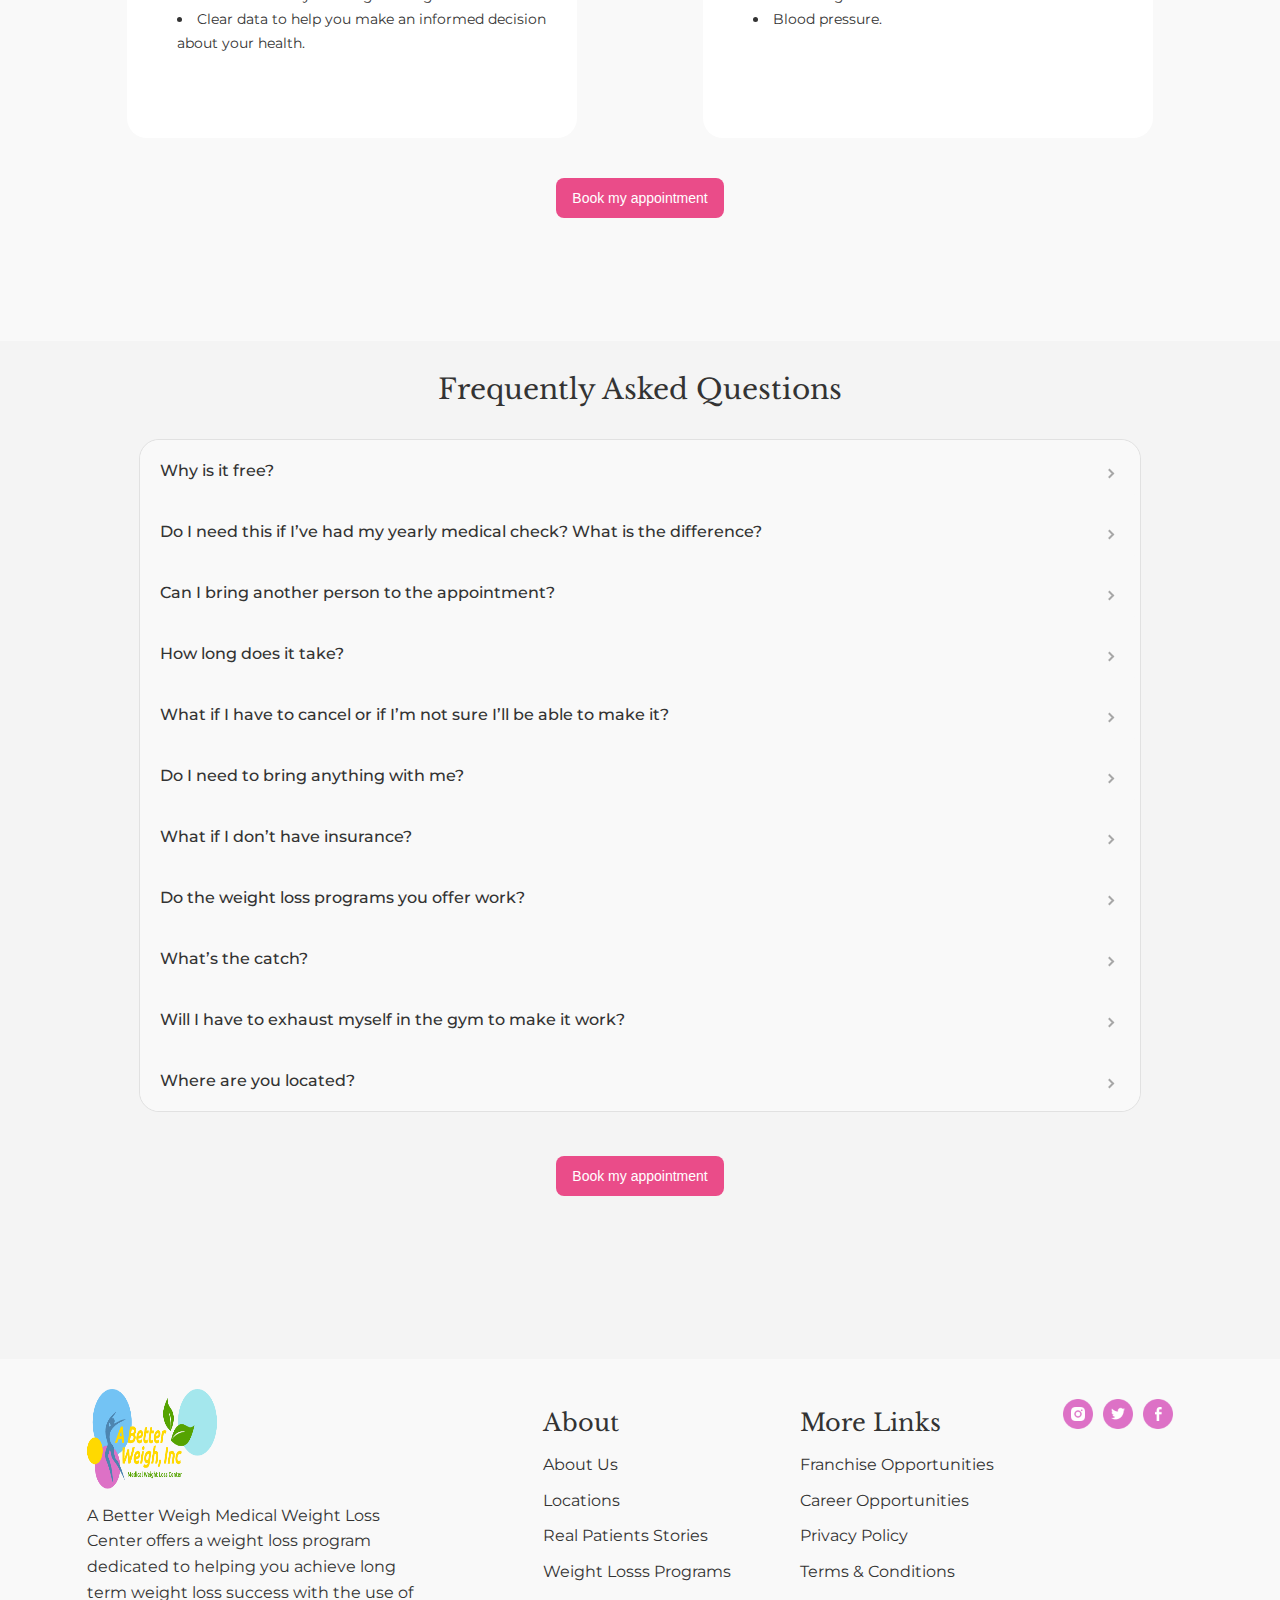
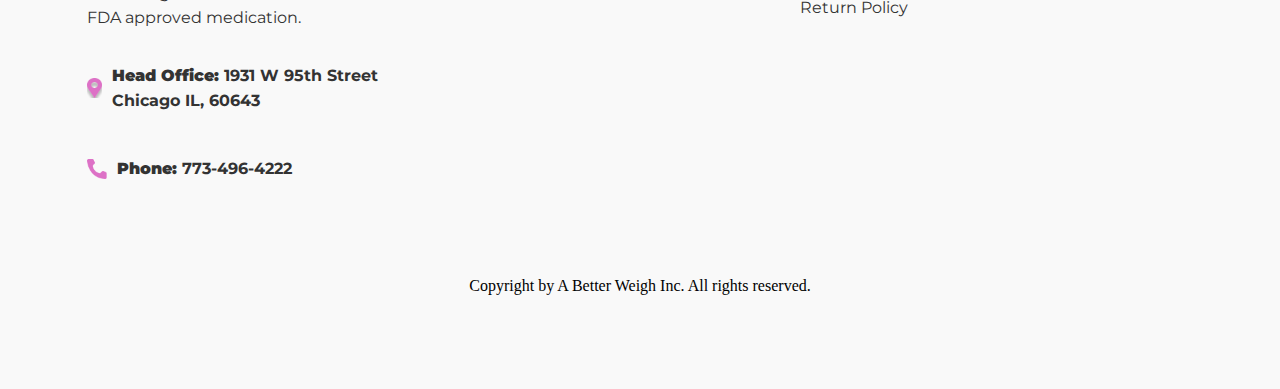
==== commit 561963a6: "Desktop" ====
--- a/Index.html
+++ b/Index.html
@@ -130,6 +130,7 @@
                 </div>
             </div>
         </div>
+        <br>
         <button class="button2">Book my appointment</button>
     </section>
 
@@ -239,77 +240,185 @@
     </section>
     <!-- FAQS -->
     <section id="faqs">
+        <h3 class="faq-title">Frequently Asked Questions</h3>
         <div class="faq-banner">
-            <h3 class="faq-title">Frequently Asked Questions</h3>
             <div class='faq'>
                 <input id='faq-a' type='checkbox'>
                 <label for='faq-a'>
-                    <p class="faq-heading">Is this Dropbox upgrade safe?</p>
-                    <div class='faq-arrow'></div>
-                    <p class="faq-text">It is completely safe and totally legal! There will is no record of this process
-                        to your shared Dropbox users.</p>
+                    <p class="faq-heading">Why is it free?</p>
+                    <div class='faq-arrow'></div>
+                    <p class="faq-text">Lorem ipsum dolor sit amet, consectetur adipiscing elit. Quisque bibendum eros a
+                        dignissim egestas. Nulla tempor orci vel risus malesuada congue. Aenean posuere condimentum
+                        purus, vel mollis nunc suscipit et. Maecenas tristique luctus blandit. Vivamus aliquam arcu vel
+                        diam scelerisque auctor. Curabitur mi erat, suscipit vel blandit quis, posuere nec lectus.
+                        Pellentesque eget odio ultricies, dignissim mauris sed, convallis dui. Pellentesque id justo sed
+                        lectus finibus mattis aliquam ultrices elit.</p>
                 </label>
                 <input id='faq-b' type='checkbox'>
                 <label for='faq-b'>
-                    <p class="faq-heading">How long does it take to upgrade my Dropbox?</p>
-                    <div class='faq-arrow'></div>
-                    <p class="faq-text">Upgrading is a slow process and will take around 3-10 days. <strong>In order to
-                            control the risk and secure the space you earned, we will gradually process it.</strong>
-                        during this time you can still use your account as normal as usual.</p>
+                    <p class="faq-heading">Do I need this if I’ve had my yearly medical check? What is the difference?
+                    </p>
+                    <div class='faq-arrow'></div>
+                    <p class="faq-text">Lorem ipsum dolor sit amet, consectetur adipiscing elit. Quisque bibendum eros a
+                        dignissim egestas. Nulla tempor orci vel risus malesuada congue. Aenean posuere condimentum
+                        purus, vel mollis nunc suscipit et. Maecenas tristique luctus blandit. Vivamus aliquam arcu vel
+                        diam scelerisque auctor. Curabitur mi erat, suscipit vel blandit quis, posuere nec lectus.
+                        Pellentesque eget odio ultricies, dignissim mauris sed, convallis dui. Pellentesque id justo sed
+                        lectus finibus mattis aliquam ultrices elit.</p>
                 </label>
                 <input id='faq-c' type='checkbox'>
                 <label for='faq-c'>
-                    <p class="faq-heading">What do you need to do the upgrade?</p>
-                    <div class='faq-arrow'></div>
-                    <p class="faq-text">NO ACCESS TO YOUR PERSONAL ACCOUNT OR INFO IS REQUIRED! All I need from you is
-                        your Dropbox referral link.</p>
+                    <p class="faq-heading">Can I bring another person to the appointment?</p>
+                    <div class='faq-arrow'></div>
+                    <p class="faq-text">Lorem ipsum dolor sit amet, consectetur adipiscing elit. Quisque bibendum eros a
+                        dignissim egestas. Nulla tempor orci vel risus malesuada congue. Aenean posuere condimentum
+                        purus, vel mollis nunc suscipit et. Maecenas tristique luctus blandit. Vivamus aliquam arcu vel
+                        diam scelerisque auctor. Curabitur mi erat, suscipit vel blandit quis, posuere nec lectus.
+                        Pellentesque eget odio ultricies, dignissim mauris sed, convallis dui. Pellentesque id justo sed
+                        lectus finibus mattis aliquam ultrices elit..</p>
                 </label>
                 <input id='faq-d' type='checkbox'>
                 <label for='faq-d'>
-                    <p class="faq-heading">Where do I find my personal Dropbox referral link?</p>
-                    <div class='faq-arrow'></div>
-                    <p class="faq-text">Log in to the Dropbox website and get your referral link:
-                        www.dropbox.com/referral. Copy the link (example link: <strong>https://db.tt/xYxYzyXy</strong>)
-                        and send it via eBay message. </p>
+                    <p class="faq-heading">How long does it take?</p>
+                    <div class='faq-arrow'></div>
+                    <p class="faq-text">Lorem ipsum dolor sit amet, consectetur adipiscing elit. Quisque bibendum eros a
+                        dignissim egestas. Nulla tempor orci vel risus malesuada congue. Aenean posuere condimentum
+                        purus, vel mollis nunc suscipit et. Maecenas tristique luctus blandit. Vivamus aliquam arcu vel
+                        diam scelerisque auctor. Curabitur mi erat, suscipit vel blandit quis, posuere nec lectus.
+                        Pellentesque eget odio ultricies, dignissim mauris sed, convallis dui. Pellentesque id justo sed
+                        lectus finibus mattis aliquam ultrices elit. </p>
                 </label>
                 <input id='faq-e' type='checkbox'>
                 <label for='faq-e'>
-                    <p class="faq-heading">Can I split the purchased space between several accounts?</p>
-                    <div class='faq-arrow'></div>
-                    <p class="faq-text">Yes, you can! Just send me all the referral links during the checkout process,
-                        including a short note, what account should receive which amount of space.</p>
-                </label>
-            </div>
+                    <p class="faq-heading">What if I have to cancel or if I’m not sure I’ll be able to make it?</p>
+                    <div class='faq-arrow'></div>
+                    <p class="faq-text">Lorem ipsum dolor sit amet, consectetur adipiscing elit. Quisque bibendum eros a
+                        dignissim egestas. Nulla tempor orci vel risus malesuada congue. Aenean posuere condimentum
+                        purus, vel mollis nunc suscipit et. Maecenas tristique luctus blandit. Vivamus aliquam arcu vel
+                        diam scelerisque auctor. Curabitur mi erat, suscipit vel blandit quis, posuere nec lectus.
+                        Pellentesque eget odio ultricies, dignissim mauris sed, convallis dui. Pellentesque id justo sed
+                        lectus finibus mattis aliquam ultrices elit.</p>
+                </label>
+                <input id='faq-f' type='checkbox'>
+                <label for='faq-f'>
+                    <p class="faq-heading">Do I need to bring anything with me?</p>
+                    <div class='faq-arrow'></div>
+                    <p class="faq-text">Lorem ipsum dolor sit amet, consectetur adipiscing elit. Quisque bibendum eros a
+                        dignissim egestas. Nulla tempor orci vel risus malesuada congue. Aenean posuere condimentum
+                        purus, vel mollis nunc suscipit et. Maecenas tristique luctus blandit. Vivamus aliquam arcu vel
+                        diam scelerisque auctor. Curabitur mi erat, suscipit vel blandit quis, posuere nec lectus.
+                        Pellentesque eget odio ultricies, dignissim mauris sed, convallis dui. Pellentesque id justo sed
+                        lectus finibus mattis aliquam ultrices elit.</p>
+                </label>
+                <input id='faq-g' type='checkbox'>
+                <label for='faq-g'>
+                    <p class="faq-heading">What if I don’t have insurance?</p>
+                    <div class='faq-arrow'></div>
+                    <p class="faq-text">Lorem ipsum dolor sit amet, consectetur adipiscing elit. Quisque bibendum eros a
+                        dignissim egestas. Nulla tempor orci vel risus malesuada congue. Aenean posuere condimentum
+                        purus, vel mollis nunc suscipit et. Maecenas tristique luctus blandit. Vivamus aliquam arcu vel
+                        diam scelerisque auctor. Curabitur mi erat, suscipit vel blandit quis, posuere nec lectus.
+                        Pellentesque eget odio ultricies, dignissim mauris sed, convallis dui. Pellentesque id justo sed
+                        lectus finibus mattis aliquam ultrices elit.</p>
+                </label>
+                <input id='faq-h' type='checkbox'>
+                <label for='faq-h'>
+                    <p class="faq-heading">Do the weight loss programs you offer work?</p>
+                    <div class='faq-arrow'></div>
+                    <p class="faq-text">Lorem ipsum dolor sit amet, consectetur adipiscing elit. Quisque bibendum eros a
+                        dignissim egestas. Nulla tempor orci vel risus malesuada congue. Aenean posuere condimentum
+                        purus, vel mollis nunc suscipit et. Maecenas tristique luctus blandit. Vivamus aliquam arcu vel
+                        diam scelerisque auctor. Curabitur mi erat, suscipit vel blandit quis, posuere nec lectus.
+                        Pellentesque eget odio ultricies, dignissim mauris sed, convallis dui. Pellentesque id justo sed
+                        lectus finibus mattis aliquam ultrices elit.</p>
+                </label>
+                <input id='faq-i' type='checkbox'>
+                <label for='faq-i'>
+                    <p class="faq-heading">What’s the catch?</p>
+                    <div class='faq-arrow'></div>
+                    <p class="faq-text">Lorem ipsum dolor sit amet, consectetur adipiscing elit. Quisque bibendum eros a
+                        dignissim egestas. Nulla tempor orci vel risus malesuada congue. Aenean posuere condimentum
+                        purus, vel mollis nunc suscipit et. Maecenas tristique luctus blandit. Vivamus aliquam arcu vel
+                        diam scelerisque auctor. Curabitur mi erat, suscipit vel blandit quis, posuere nec lectus.
+                        Pellentesque eget odio ultricies, dignissim mauris sed, convallis dui. Pellentesque id justo sed
+                        lectus finibus mattis aliquam ultrices elit.</p>
+                </label>
+                <input id='faq-j' type='checkbox'>
+                <label for='faq-j'>
+                    <p class="faq-heading">Will I have to exhaust myself in the gym to make it work?</p>
+                    <div class='faq-arrow'></div>
+                    <p class="faq-text">Lorem ipsum dolor sit amet, consectetur adipiscing elit. Quisque bibendum eros a
+                        dignissim egestas. Nulla tempor orci vel risus malesuada congue. Aenean posuere condimentum
+                        purus, vel mollis nunc suscipit et. Maecenas tristique luctus blandit. Vivamus aliquam arcu vel
+                        diam scelerisque auctor. Curabitur mi erat, suscipit vel blandit quis, posuere nec lectus.
+                        Pellentesque eget odio ultricies, dignissim mauris sed, convallis dui. Pellentesque id justo sed
+                        lectus finibus mattis aliquam ultrices elit.</p>
+                </label>
+                <input id='faq-k' type='checkbox'>
+                <label for='faq-k'>
+                    <p class="faq-heading">Where are you located?</p>
+                    <div class='faq-arrow'></div>
+                    <p class="faq-text">Lorem ipsum dolor sit amet, consectetur adipiscing elit. Quisque bibendum eros a
+                        dignissim egestas. Nulla tempor orci vel risus malesuada congue. Aenean posuere condimentum
+                        purus, vel mollis nunc suscipit et. Maecenas tristique luctus blandit. Vivamus aliquam arcu vel
+                        diam scelerisque auctor. Curabitur mi erat, suscipit vel blandit quis, posuere nec lectus.
+                        Pellentesque eget odio ultricies, dignissim mauris sed, convallis dui. Pellentesque id justo sed
+                        lectus finibus mattis aliquam ultrices elit.</p>
+                </label>
+            </div>
+            <br>
+            <br>
             <button class="button">Book my appointment</button>
-
-        </div>
-
+        </div>
         </div>
     </section>
+    <br>
+    <!-- Footer -->
     <footer>
         <div class="footer-container">
             <div class="footer-info">
                 <img src="./assets/group-86-iTT.png" class="footer-logo" />
                 <p class="footer-description">
-                    A Better Weigh Medical Weight Loss Center offers a weight loss program dedicated to helping you
-                    achieve long term weight loss success with the use of FDA approved medication.
+                    A Better Weigh Medical Weight Loss Center offers a
+                    weight loss program dedicated to helping you achieve long term weight loss success with the use of
+                    FDA
+                    approved medication.
                 </p>
-            </div>
-            <div class="contact-info">
-                <div class="address">
-                    <img src="./assets/vector-kPT.png" class="contact-icon" />
-                    <p>
-                        <span>Head Office:</span>
-                        <span>1931 W 95th Street Chicago IL, 60643</span>
-                    </p>
-                </div>
-                <div class="phone">
-                    <img src="./assets/vector-up5.png" class="contact-icon" />
-                    <p>
-                        <span>Phone:</span>
-                        <span>773-496-4222</span>
-                    </p>
-                </div>
+                <div class="contact-info">
+                    <div class="address">
+                        <img src="./assets/vector-kPT.png" class="contact-icon" />
+                        <p>
+                            <strong>Head Office:</strong>
+                            <span>1931 W 95th Street Chicago IL, 60643</span>
+                        </p>
+                    </div>
+                    <div class="phone">
+                        <img src="./assets/vector-up5.png" class="contact-icon" />
+                        <p>
+                            <strong>Phone:</strong>
+                            <span>773-496-4222</span>
+                        </p>
+                    </div>
+                </div>
+
+            </div>
+
+        </div>
+        <div class="footer-links">
+            <div class="links-column">
+                <p class="about-sDB"><strong>About</strong></p>
+                <p class="about-us-hCD">About Us</p>
+                <p class="about-us-hCD">Locations</p>
+                <p class="about-us-hCD">Real Patients Stories</p>
+                <p class="about-us-hCD">Weight Losss Programs</p>
+            </div>
+            <div class="links-column">
+                <p class="more-links-oMj"> <strong>More Links</strong> </p>
+                <p class="franchise-opportunities-q3X">Franchise Opportunities</p>
+                <p class="franchise-opportunities-q3X">Career Opportunities</p>
+                <p class="franchise-opportunities-q3X">Privacy Policy</p>
+                <p class="franchise-opportunities-q3X">Terms & Conditions</p>
+                <p class="franchise-opportunities-q3X">Return Policy</p>
             </div>
             <div class="social-icons">
                 <img src="./assets/group-98.png" class="social-icon" />
@@ -317,17 +426,7 @@
                 <img src="./assets/group-97-RmK.png" class="social-icon" />
             </div>
         </div>
-        <div class="footer-links">
-            <div class="links-column">
-                <p class="about-sDB">About</p>
-                <p class="about-us-hCD">About Us</p>
-            </div>
-            <div class="links-column">
-                <p class="more-links-oMj">More Links</p>
-                <p class="franchise-opportunities-q3X">Franchise Opportunities</p>
-            </div>
-            <!-- Repite estos bloques para otros enlaces -->
-        </div>
+
         <p class="copyright">
             Copyright by A Better Weigh Inc. All rights reserved.
         </p>
--- a/Index.css
+++ b/Index.css
@@ -59,6 +59,9 @@
   list-style: none;
   margin: 0;
   outline: none;
+  align-self: center; /* Align the button to the end of the flex container */
+  display: inline-block;
+  margin-top: 20px;
   padding: 10px 16px;
   position: relative;
   text-align: center;
@@ -72,6 +75,7 @@
 .contenedor {
   background-image: url(./assets/background-color.png);
   background-size: cover;
+  background-position: center;
 }
 /* Nav */
 .navbar {
@@ -88,11 +92,16 @@
 
 ul {
   list-style: none;
-
   display: flex;
 }
 li {
   margin-right: 15px;
+  color: #333;
+  font-family: Montserrat;
+  font-size: 14px;
+  font-style: normal;
+  font-weight: 400;
+  line-height: normal;
 }
 a {
   text-decoration: none;
@@ -210,13 +219,10 @@
   justify-content: space-evenly;
   align-items: center;
 }
-.service-container {
-}
 
 .service-img-cont {
   width: 400px;
   height: 360px;
-  border: 1px solid red;
 }
 .service-img {
   width: 500px;
@@ -351,19 +357,11 @@
   font-weight: 400;
   line-height: 172.5%; /* 27.6px */
 }
-/* FAQS 
+/* FAQS */
 #faqs {
-  width: 1920px;
-  height: 1446px;
-  flex-shrink: 0;
-  background-color: white;
-  padding: 40px 20px;
-}
-
-.faq-banner {
-  max-width: 800px;
-  margin: 0 auto;
-  display: flex;
+  height: 1000px;
+  display: flex;
+  align-items: center;
   flex-direction: column;
 }
 
@@ -375,102 +373,37 @@
   line-height: 1.5;
   text-align: left;
 }
-
-.faq-list {
-  display: flex;
-  flex-direction: column;
-  align-items: center;
-  margin-top: 20px;
-}
-
-.faq-item {
-  background-color: #f9f9f9;
-  border: 1px solid #ddd;
-  border-radius: 20px;
-  margin: 10px 0;
-  padding: 15px 20px;
-  width: 1035px;
-  box-shadow: 0 4px 8px rgba(0, 0, 0, 0.1);
-  display: flex;
-  justify-content: space-between;
-  transition: transform 0.3s ease;
-  &:hover {
-    transform: scale(1.02);
-  }
-}
-
-.faq-item p {
-  margin: 0;
-  color: #333;
-  font-family: Montserrat;
-  font-size: 16px;
-  font-style: normal;
-  font-weight: 500;
-  line-height: 172.5%; 
-}
-.faq-question {
-  display: flex;
-  justify-content: space-between;
-  align-items: center;
-  padding: 15px;
-  cursor: pointer;
-}
-
-.faq-question p {
-  margin: 0;
-  font-size: 16px;
-  color: #555;
-}
-
-.faq-answer {
-  display: none;
-  padding: 15px;
-}
-.chevron-down {
-  width: 30px;
-  height: 20px;
-  margin-left: 10px;
-}
-
-.button {
-  margin-top: 20px;
-}
-
-.book-appointment-button {
-  background-color: #4285f4;
-  color: #fff;
-  padding: 10px 20px;
-  font-size: 16px;
-  cursor: pointer;
-}
-
-.book-appointment-button:hover {
-  background-color: #357ae8;
-}
-*/
-.faq-heading {
-  font-family: Lato;
+.faq-banner {
+  display: flex;
+  flex-direction: column;
+  justify-content: center;
+  align-items: center;
   font-weight: 400;
   font-size: 19px;
   -webkit-transition: text-indent 0.2s;
   text-indent: 20px;
   color: #333;
 }
-
+.faq-heading {
+  color: #333;
+  font-family: Montserrat;
+  font-size: 16px;
+  font-style: normal;
+  font-weight: 500;
+  line-height: 172.5%;
+}
 .faq-text {
-  font-family: Open Sans;
+  font-family: 'Montserrat', sans-serif;
   font-weight: 400;
   color: #919191;
   width: 95%;
   padding-left: 20px;
   margin-bottom: 30px;
 }
-
 .faq {
   width: 1000px;
-  margin: 0 auto;
-  background: white;
-  border-radius: 4px;
+  border-radius: 20px;
+  background: #f9f9f9;
   position: relative;
   border: 1px solid #e1e1e1;
 }
@@ -481,11 +414,9 @@
   cursor: pointer;
   height: 56px;
   padding-top: 1px;
-
-  background-color: #fafafa;
-  border-bottom: 1px solid #e1e1e1;
-}
-
+  border-radius: 20px;
+  background: #f9f9f9;
+}
 .faq input[type='checkbox'] {
   display: none;
 }
@@ -493,7 +424,7 @@
 .faq .faq-arrow {
   width: 5px;
   height: 5px;
-  transition: -webkit-transform 0.8s;
+  transition: -webkit-transform 0.5s;
   transition: transform 0.8s;
   transition: transform 0.8s, -webkit-transform 0.8s;
   -webkit-transition-timing-function: cubic-bezier(0.68, -0.55, 0.265, 1.55);
@@ -506,7 +437,6 @@
   -webkit-transform: rotate(45deg);
   transform: rotate(45deg);
 }
-
 .faq input[type='checkbox']:checked + label > .faq-arrow {
   transition: -webkit-transform 0.8s;
   transition: transform 0.8s;
@@ -536,37 +466,52 @@
 }
 
 /* Footer */
+footer {
+  width: 100vw;
+  height: 590px;
+  background: #f9f9f9;
+  padding: 20px;
+  display: flex;
+  flex-wrap: wrap;
+  justify-content: space-evenly;
+  align-items: flex-start;
+}
 .footer-container {
-  display: flex;
-  justify-content: space-around;
-  align-items: center;
-  padding: 20px;
-}
-
-.footer-info {
-  text-align: center;
-}
-
+  background: #f9f9f9;
+  display: flex;
+  margin: 10px;
+}
 .footer-logo {
-  width: 100px;
+  width: 130px;
   height: 100px;
 }
 
 .footer-description {
   margin-top: 10px;
-  font-size: 14px;
-}
-
-.contact-info {
-  display: flex;
-  flex-direction: column;
-}
-
+  color: #333;
+  font-family: Montserrat;
+  font-size: 16px;
+  font-style: normal;
+  font-weight: 400;
+  line-height: 160%;
+  text-align: left;
+}
+
+.footer-info {
+  width: 350px;
+  height: 400px;
+}
 .address,
 .phone {
   display: flex;
   align-items: center;
   margin-bottom: 10px;
+  color: #333;
+  font-family: Montserrat;
+  font-size: 16px;
+  font-style: normal;
+  font-weight: 700;
+  line-height: 160%;
 }
 
 .contact-icon {
@@ -574,11 +519,9 @@
   height: 20px;
   margin-right: 10px;
 }
-
 .social-icons {
   display: flex;
 }
-
 .social-icon {
   width: 30px;
   height: 30px;
@@ -586,8 +529,10 @@
 }
 
 .footer-links {
-  display: flex;
-  justify-content: space-around;
+  width: 50%;
+  height: 300px;
+  display: flex;
+  justify-content: space-between;
   padding: 20px;
   background-color: #f9f9f9;
 }
@@ -599,8 +544,21 @@
 
 .links-column p {
   margin: 5px 0;
-}
-
+  color: #333;
+  font-family: Montserrat;
+  font-size: 16px;
+  font-style: normal;
+  font-weight: 400;
+  line-height: 160%;
+}
+.links-column strong {
+  color: #333;
+  font-family: Libre Baskerville;
+  font-size: 24px;
+  font-style: normal;
+  font-weight: 400;
+  line-height: 160%; /* 38.4px */
+}
 .copyright {
   text-align: center;
   margin-top: 20px;
